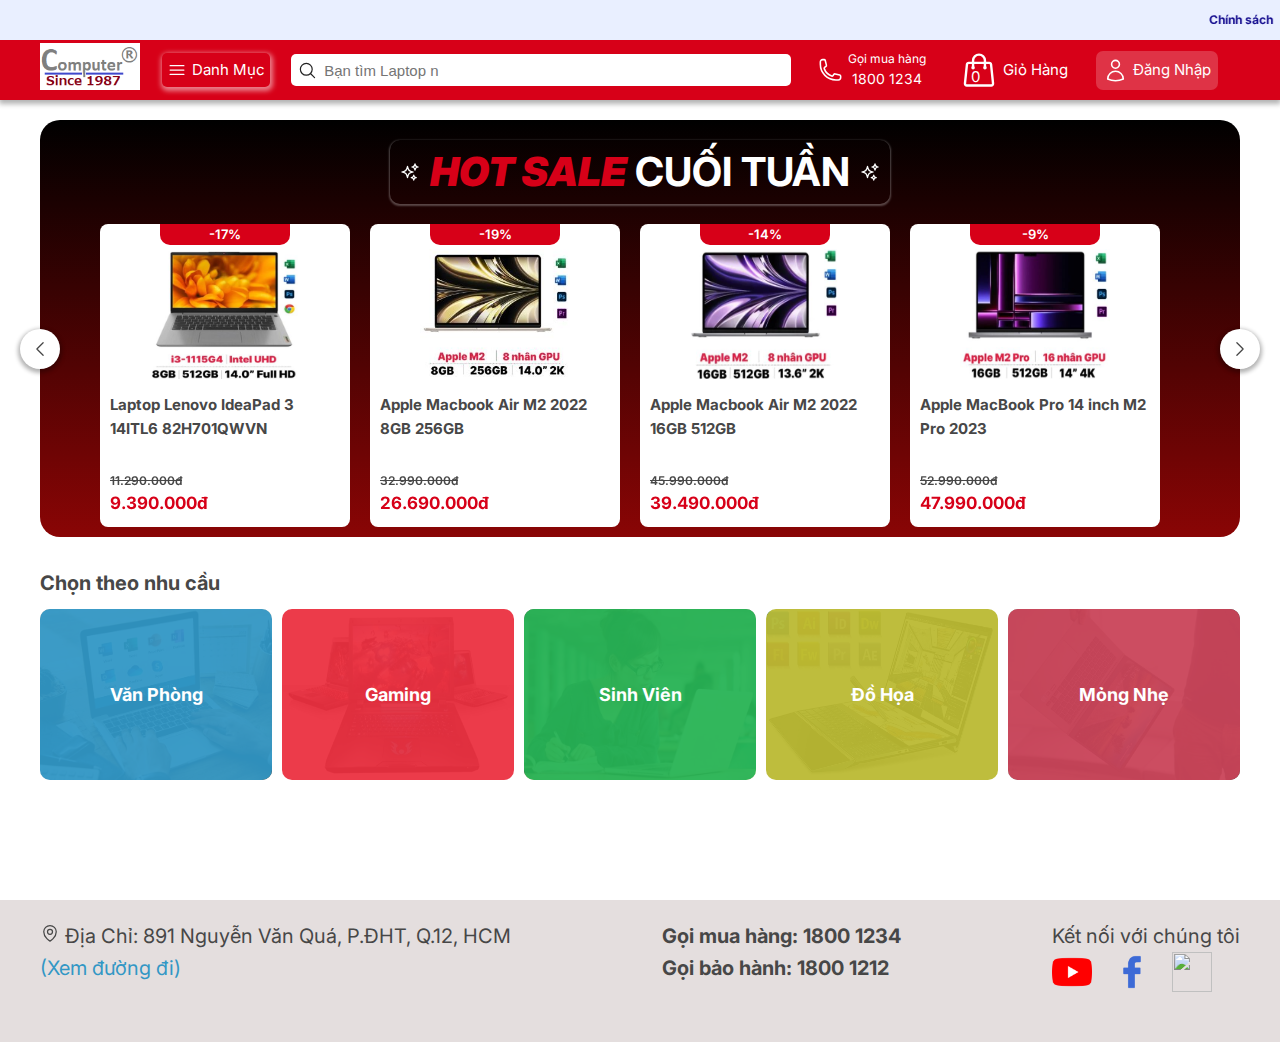
==== index.html @ 9adbec88 "Add files via upload" ====
<!DOCTYPE html>
<html lang="en">
<head>
    <meta charset="UTF-8">
    <meta name="viewport" content="width=device-width, initial-scale=1.0">
    <!-- Google Fonts -->
    <link rel="preconnect" href="https://fonts.googleapis.com">
    <link rel="preconnect" href="https://fonts.gstatic.com" crossorigin>
    <link href="https://fonts.googleapis.com/css2?family=Inter:wght@400;500;600;700&display=swap" rel="stylesheet">
    <!-- JS -->
    <script src="https://ajax.googleapis.com/ajax/libs/jquery/3.1.0/jquery.min.js"></script>
    <script src="/dung-chung/placeholderTypewriter.js"></script>

    <title>Trang Chu</title>
    <link rel="stylesheet" href="/trang-chu/index.css">
    <link rel="stylesheet" href="/trang-chu/index_responsive.css">
    <link rel="stylesheet" href="/dung-chung/general.css">
    <link rel="stylesheet" href="/dung-chung/styles.css">
    <link rel="stylesheet" href="/dung-chung/responsive.css">
</head>
<body>
    <header class="header">
        <section class="text-header">
            <marquee scrollamount="7">
                <span>Chính sách <strong>Bảo Hành - Đổi Trả</strong> tốt nhất</span>
                <span class="sanpham">Sản Phẩm <strong>Chính Hãng - Xuất VAT</strong> đầy đủ</span>
                <span><strong>Giao Nhanh - Miễn Phí</strong> Cho đơn hàng từ 300k</span>
            </marquee>   
        </section>
        <!-- Top - Menu -->
        <div class="block-menu">
            <section class="top-menu flex-row">
                <div class="logo-box">
                    <a href="/index.html"><img src="/images/logo.png" alt=""></a>
                </div>
                <div class="category flex-row">
                    <svg xmlns="http://www.w3.org/2000/svg" fill="none" viewBox="0 0 24 24" stroke-width="1.5" stroke="currentColor" class="w-6 h-6">
                        <path stroke-linecap="round" stroke-linejoin="round" d="M3.75 6.75h16.5M3.75 12h16.5m-16.5 5.25h16.5" />
                    </svg>
                    <span class="danh-muc">Danh Mục</span>
                </div>
                <!-- Search desktop -->
                <div class="search flex-row">
                    <svg xmlns="http://www.w3.org/2000/svg" fill="none" viewBox="0 0 24 24" stroke-width="1.5" stroke="currentColor" class="w-6 h-6">
                        <path stroke-linecap="round" stroke-linejoin="round" d="M21 21l-5.197-5.197m0 0A7.5 7.5 0 105.196 5.196a7.5 7.5 0 0010.607 10.607z" />
                    </svg>
                    <input class="input" type="text" placeholder="Tìm kiếm theo tên...">
                    <!-- Search Popup -->
                    <div class="search-popup">
                        <div class="search-popup-overlay"></div>
                        <div class="search-popup-container">
                            <ul class="list-popup">
                                <!-- Render trong Javascript -->
                            </ul>
                        </div>
                    </div>
                </div>
                <div class="call-buy flex-row">
                    <svg xmlns="http://www.w3.org/2000/svg" fill="none" viewBox="0 0 24 24" stroke-width="1.5" stroke="currentColor" class="w-6 h-6">
                        <path stroke-linecap="round" stroke-linejoin="round" d="M2.25 6.75c0 8.284 6.716 15 15 15h2.25a2.25 2.25 0 002.25-2.25v-1.372c0-.516-.351-.966-.852-1.091l-4.423-1.106c-.44-.11-.902.055-1.173.417l-.97 1.293c-.282.376-.769.542-1.21.38a12.035 12.035 0 01-7.143-7.143c-.162-.441.004-.928.38-1.21l1.293-.97c.363-.271.527-.734.417-1.173L6.963 3.102a1.125 1.125 0 00-1.091-.852H4.5A2.25 2.25 0 002.25 4.5v2.25z" />
                    </svg>
                      <div class="text-number-call flex-col">
                        <span class="text">Gọi mua hàng</span>
                        <span class="number-call">1800 1234</span>
                      </div>
                </div>
                <a href="/cart/cart.html">
                    <div class="cart flex-row">
                        <svg xmlns="http://www.w3.org/2000/svg" fill="none" viewBox="0 0 24 24" stroke-width="1.5" stroke="currentColor" class="w-6 h-6">
                            <path stroke-linecap="round" stroke-linejoin="round" d="M15.75 10.5V6a3.75 3.75 0 10-7.5 0v4.5m11.356-1.993l1.263 12c.07.665-.45 1.243-1.119 1.243H4.25a1.125 1.125 0 01-1.12-1.243l1.264-12A1.125 1.125 0 015.513 7.5h12.974c.576 0 1.059.435 1.119 1.007zM8.625 10.5a.375.375 0 11-.75 0 .375.375 0 01.75 0zm7.5 0a.375.375 0 11-.75 0 .375.375 0 01.75 0z" />
                        </svg>                  
                        <span class="cart-text">Giỏ Hàng</span>
                        <span class="cart-number">0</span>
                    </div>
                </a>
                <a href="/login/login.html">
                    <div class="user flex-row">
                        <svg xmlns="http://www.w3.org/2000/svg" fill="none" viewBox="0 0 24 24" stroke-width="1.5" stroke="currentColor" class="w-6 h-6">
                            <path stroke-linecap="round" stroke-linejoin="round" d="M15.75 6a3.75 3.75 0 11-7.5 0 3.75 3.75 0 017.5 0zM4.501 20.118a7.5 7.5 0 0114.998 0A17.933 17.933 0 0112 21.75c-2.676 0-5.216-.584-7.499-1.632z" />
                        </svg>
                        <span class="user-text">Đăng Nhập</span>
                    </div>
                </a>
                <!-- Search mobile button-->
                <div class="search-mobile">
                    <button class="btn">
                        <svg xmlns="http://www.w3.org/2000/svg" fill="none" viewBox="0 0 24 24" stroke-width="1.5" stroke="currentColor" class="w-6 h-6">
                            <path stroke-linecap="round" stroke-linejoin="round" d="M21 21l-5.197-5.197m0 0A7.5 7.5 0 105.196 5.196a7.5 7.5 0 0010.607 10.607z" />
                        </svg>
                    </button>
                </div>
            </section>
        </div>
        
    </header>
    <main>
        <div class="boxHotSale flex-col">
            <!-- HOT SALE CUOI TUAN -->
            <div class="textSale flex-row">
                <svg xmlns="http://www.w3.org/2000/svg" fill="none" viewBox="0 0 24 24" stroke-width="1.5" stroke="currentColor" class="w-6 h-6">
                    <path stroke-linecap="round" stroke-linejoin="round" d="M9.813 15.904L9 18.75l-.813-2.846a4.5 4.5 0 00-3.09-3.09L2.25 12l2.846-.813a4.5 4.5 0 003.09-3.09L9 5.25l.813 2.846a4.5 4.5 0 003.09 3.09L15.75 12l-2.846.813a4.5 4.5 0 00-3.09 3.09zM18.259 8.715L18 9.75l-.259-1.035a3.375 3.375 0 00-2.455-2.456L14.25 6l1.036-.259a3.375 3.375 0 002.455-2.456L18 2.25l.259 1.035a3.375 3.375 0 002.456 2.456L21.75 6l-1.035.259a3.375 3.375 0 00-2.456 2.456zM16.894 20.567L16.5 21.75l-.394-1.183a2.25 2.25 0 00-1.423-1.423L13.5 18.75l1.183-.394a2.25 2.25 0 001.423-1.423l.394-1.183.394 1.183a2.25 2.25 0 001.423 1.423l1.183.394-1.183.394a2.25 2.25 0 00-1.423 1.423z" />
                </svg>
                <h1><strong>HOT SALE</strong> CUỐI TUẦN</h1>
                <svg xmlns="http://www.w3.org/2000/svg" fill="none" viewBox="0 0 24 24" stroke-width="1.5" stroke="currentColor" class="w-6 h-6">
                    <path stroke-linecap="round" stroke-linejoin="round" d="M9.813 15.904L9 18.75l-.813-2.846a4.5 4.5 0 00-3.09-3.09L2.25 12l2.846-.813a4.5 4.5 0 003.09-3.09L9 5.25l.813 2.846a4.5 4.5 0 003.09 3.09L15.75 12l-2.846.813a4.5 4.5 0 00-3.09 3.09zM18.259 8.715L18 9.75l-.259-1.035a3.375 3.375 0 00-2.455-2.456L14.25 6l1.036-.259a3.375 3.375 0 002.455-2.456L18 2.25l.259 1.035a3.375 3.375 0 002.456 2.456L21.75 6l-1.035.259a3.375 3.375 0 00-2.456 2.456zM16.894 20.567L16.5 21.75l-.394-1.183a2.25 2.25 0 00-1.423-1.423L13.5 18.75l1.183-.394a2.25 2.25 0 001.423-1.423l.394-1.183.394 1.183a2.25 2.25 0 001.423 1.423l1.183.394-1.183.394a2.25 2.25 0 00-1.423 1.423z" />
                </svg>
            </div>
            <!-- Button Left -->
            <svg class="btn btn-left" xmlns="http://www.w3.org/2000/svg" fill="none" viewBox="0 0 24 24" stroke-width="1.5" stroke="currentColor" class="w-6 h-6">
                <path stroke-linecap="round" stroke-linejoin="round" d="M15.75 19.5L8.25 12l7.5-7.5" />
            </svg>
            <!-- Product List -->
            <div class="wrapper">
                <ul class="carousel">
                    
                </ul>
                <!-- Button right -->
            </div>
            <svg class="btn btn-right" xmlns="http://www.w3.org/2000/svg" fill="none" viewBox="0 0 24 24" stroke-width="1.5" stroke="currentColor" class="w-6 h-6">
                <path stroke-linecap="round" stroke-linejoin="round" d="M8.25 4.5l7.5 7.5-7.5 7.5" />
            </svg>
        </div>
        <!-- Lựa chọn theo nhu cầu -->
        <div class="categories flex-col">
           <div class="required-title">Chọn theo nhu cầu</div>
           <ul class="list-img">
                <li class="picture">
                    <a href="/product-List/product_list.html?need=office">
                        <img src="/images/chon theo nhu cau/office.JPG" alt="">
                        <div class="overlay office"></div>
                        <p>Văn Phòng</p>
                    </a>
                </li>
                <li class="picture">
                    <a href="/product-List/product_list.html?need=gaming">
                        <img src="/images/chon theo nhu cau/gaming.JPG" alt="">
                        <div class="overlay game"></div>
                        <p>Gaming</p>
                    </a>
                </li>
                <li class="picture">
                    <a href="/product-List/product_list.html?need=student">
                        <img src="/images/chon theo nhu cau/sinh-vien.JPG" alt="">
                        <div class="overlay student"></div>
                        <p>Sinh Viên</p>
                    </a>
                </li>
                <li class="picture">
                    <a href="/product-List/product_list.html?need=graphic">
                        <img src="/images/chon theo nhu cau/do-hoa.jpg" alt="">
                        <div class="overlay graphic"></div>
                        <p>Đồ Họa</p>
                    </a>
                </li>
                <li class="picture">
                    <a href="/product-List/product_list.html?need=thin">
                        <img src="/images/chon theo nhu cau/mong.JPG" alt="">
                        <div class="overlay thin"></div>
                        <p>Mỏng Nhẹ</p>
                    </a>
                </li>
            </ul>
        </div>
    </main>
    <!-- Thiết Lập Giao Diện Popup Điều Hướng -->
    <div class="nav-popup">
        <div class="nav-popup-overlay"></div>
        <div class="nav-container">
            <div class="nav-close">
                <svg xmlns="http://www.w3.org/2000/svg" fill="none" viewBox="0 0 24 24" stroke-width="1.5" stroke="currentColor" class="w-6 h-6">
                    <path stroke-linecap="round" stroke-linejoin="round" d="M6 18L18 6M6 6l12 12" />
                </svg>
            </div>
            <div class="logo-box">
                <a href="./index.html"><img src="/images/logo.png" alt=""></a>
            </div>
            <ul class="menu flex-col">
                <li>
                    <div class="text-btn flex-row">
                        <a href="#">Chọn theo hãng</a>
                        <div class="nav-arrow flex-col">
                            <svg class="arrow" xmlns="http://www.w3.org/2000/svg" fill="none" viewBox="0 0 24 24" stroke-width="1.5" stroke="currentColor" class="w-6 h-6">
                                <path stroke-linecap="round" stroke-linejoin="round" d="M19.5 13.5L12 21m0 0l-7.5-7.5M12 21V3" />
                            </svg>
                            <svg class="menu-btn" xmlns="http://www.w3.org/2000/svg" fill="none" viewBox="0 0 24 24" stroke-width="1.5" stroke="currentColor" class="w-6 h-6">
                                <path stroke-linecap="round" stroke-linejoin="round" d="M19.5 8.25l-7.5 7.5-7.5-7.5" />
                            </svg>
                        </div>
                    </div>
                    <ul class="sub-menu">
                        <li><a href="/product-List/product_list.html?brand=macbook">MacBook</a><hr noshade></li>
                        <li><a href="/product-List/product_list.html?brand=dell">Dell</a><hr noshade></li>
                        <li><a href="/product-List/product_list.html?brand=acer">Aser</a><hr noshade></li>
                        <li><a href="/product-List/product_list.html?brand=lenovo">Lenovo</a><hr noshade></li>
                    </ul>
                </li>
                <li>
                    <div class="text-btn flex-row">
                        <a href="#">Chọn theo nhu cầu</a>
                        <div class="nav-arrow flex-col">
                            <svg class="arrow" xmlns="http://www.w3.org/2000/svg" fill="none" viewBox="0 0 24 24" stroke-width="1.5" stroke="currentColor" class="w-6 h-6">
                                <path stroke-linecap="round" stroke-linejoin="round" d="M19.5 13.5L12 21m0 0l-7.5-7.5M12 21V3" />
                            </svg>
                            <svg class="menu-btn" xmlns="http://www.w3.org/2000/svg" fill="none" viewBox="0 0 24 24" stroke-width="1.5" stroke="currentColor" class="w-6 h-6">
                                <path stroke-linecap="round" stroke-linejoin="round" d="M19.5 8.25l-7.5 7.5-7.5-7.5" />
                            </svg>
                        </div>
                    </div>
                    <ul class="sub-menu">
                        <li><a href="/product-List/product_list.html?need=office">Văn Phòng</a><hr noshade></li>
                        <li><a href="/product-List/product_list.html?need=gaming">Gaming</a><hr noshade></li>
                        <li><a href="/product-List/product_list.html?need=student">Sinh Viên</a><hr noshade></li>
                        <li><a href="/product-List/product_list.html?need=graphic">Đồ họa</a><hr noshade></li>
                        <li><a href="/product-List/product_list.html?need=thin">Mỏng Nhẹ</a><hr noshade></li>
                    </ul>
                </li>
            </ul>
        </div>
    </div>
    <!-- Thiết Lập Giao Diện Popup search-mobile -->
    <div class="search-mobile-popup">
        <div class="popup-close">
            <svg xmlns="http://www.w3.org/2000/svg" fill="none" viewBox="0 0 24 24" stroke-width="1.5" stroke="currentColor" class="w-6 h-6">
                <path stroke-linecap="round" stroke-linejoin="round" d="M6 18L18 6M6 6l12 12" />
            </svg>
        </div>
        <div class="search-mobile-container">
            <h2>Nhập tên Laptop yêu thích :</h2>
            <div class="search-mobile">
                <input class="search-mobile-input" type="text" placeholder="Tìm kiếm theo tên...">
                <button class="search-mobile-btn">
                    <svg xmlns="http://www.w3.org/2000/svg" fill="none" viewBox="0 0 24 24" stroke-width="1.5" stroke="currentColor" class="w-6 h-6">
                        <path stroke-linecap="round" stroke-linejoin="round" d="M21 21l-5.197-5.197m0 0A7.5 7.5 0 105.196 5.196a7.5 7.5 0 0010.607 10.607z" />
                    </svg>
                </button>
                <!-- Search Mobile Popup -->
                <div class="search-popup-container">
                    <ul class="list-popup">
                        <!-- Render trong Javascript -->
                    </ul>
                </div>
            </div>
        </div>
    </div>
    <!-- Thiết Lập Giao Diện Popup điện thoại và user -->
    <div class="phone-user-popup">
        <div class="phone-user-popup-container">
            <div class="phone-popup">
                <button class="phone-btn">
                    <svg xmlns="http://www.w3.org/2000/svg" fill="none" viewBox="0 0 24 24" stroke-width="1.5" stroke="currentColor" class="w-6 h-6">
                        <path stroke-linecap="round" stroke-linejoin="round" d="M2.25 6.75c0 8.284 6.716 15 15 15h2.25a2.25 2.25 0 002.25-2.25v-1.372c0-.516-.351-.966-.852-1.091l-4.423-1.106c-.44-.11-.902.055-1.173.417l-.97 1.293c-.282.376-.769.542-1.21.38a12.035 12.035 0 01-7.143-7.143c-.162-.441.004-.928.38-1.21l1.293-.97c.363-.271.527-.734.417-1.173L6.963 3.102a1.125 1.125 0 00-1.091-.852H4.5A2.25 2.25 0 002.25 4.5v2.25z" />
                    </svg>
                </button>
            </div>
            <div class="user-popup">
                <a href="/login/login.html">
                    <button class="user-btn">
                        <svg xmlns="http://www.w3.org/2000/svg" fill="none" viewBox="0 0 24 24" stroke-width="1.5" stroke="currentColor" class="w-6 h-6">
                            <path stroke-linecap="round" stroke-linejoin="round" d="M15.75 6a3.75 3.75 0 11-7.5 0 3.75 3.75 0 017.5 0zM4.501 20.118a7.5 7.5 0 0114.998 0A17.933 17.933 0 0112 21.75c-2.676 0-5.216-.584-7.499-1.632z" />
                        </svg>
                    </button>
                </a>
            </div>
        </div>
    </div>
    <!-- Footer -->
    <footer>
        <section class="section-footer flex-row">
            <div class="footer-address">
                <p class="address-so-nha">
                    <svg xmlns="http://www.w3.org/2000/svg" fill="none" viewBox="0 0 24 24" stroke-width="1.5" stroke="currentColor" class="w-6 h-6">
                        <path stroke-linecap="round" stroke-linejoin="round" d="M15 10.5a3 3 0 11-6 0 3 3 0 016 0z" />
                        <path stroke-linecap="round" stroke-linejoin="round" d="M19.5 10.5c0 7.142-7.5 11.25-7.5 11.25S4.5 17.642 4.5 10.5a7.5 7.5 0 1115 0z" />
                    </svg>
                    Địa Chỉ: 891 Nguyễn Văn Quá, P.ĐHT, Q.12, HCM
                </p>
                <p class="address-map"><a href="#">(Xem đường đi)</a></p>
            </div>
            <div class="phone">
                <p class="phone-mua-hang"><strong>Gọi mua hàng: 1800 1234</strong></p>
                <p class="phone-bao-hanh"><strong>Gọi bảo hành: 1800 1212</strong></p>
            </div>
            <div class="connect">
                <p class="connect-text">Kết nối với chúng tôi</p>
                <ul class="conect-logo flex-row">
                    <li class="logo">
                        <a href="#"><img src="/images/connect-logo/youtube.png" alt=""></a>
                    </li>
                    <li class="logo">
                        <a href="#"><img src="/images/connect-logo/facebook.png" alt=""></a>
                    </li>
                    <li class="logo">
                        <a href="#"><img src="/images/connect-logo/zalo.PNG" alt=""></a>
                    </li>
                </ul>
            </div>
        </section>
    </footer>

    <script type="module" src="./trang-chu/index.js"></script>
    <script type="module" src="./dung-chung/script.js"></script>
    <script src="./dung-chung/placeholderText.js"></script>
</body>
</html>
---- trang-chu/index.css ----
/* Main content  */
.boxHotSale {
    background: linear-gradient(rgb(0, 0, 0), rgb(138, 5, 5)) 0% 0% / cover;;
    border-radius: 2rem;
    position: relative;
    align-items: center;
    padding-bottom: 1rem;
}

.boxHotSale .btn {
    width: 4rem;
    height: 4rem;
    text-align: center;
    line-height: 4rem;
    background-color: #fff;
    box-shadow: 0 2px 4px 2px rgba(0, 0, 0, 0.3);
    cursor: pointer;
    border-radius: 50%;
    padding: 1rem;
    position: absolute;
    top: 50%;
    transition: 0.3s;
}

.boxHotSale .btn:active {
    width: 4.7rem;
    height: 4.7rem;
}

.boxHotSale .btn-left {
    left: 0;
    transform: translateX(-50%);
}

.boxHotSale .btn-right {
    right: 0;
    transform: translateX(50%);
}

.textSale {
    text-align: center;
    color: #fff;
    margin: 2rem;
    font-size: 2rem;
    gap: 1rem;
    box-shadow: 0px 1px 2px 1px rgba(235, 234, 234, 0.3);
    padding: 0 1rem;
    border-radius: 1rem;
}

.textSale strong {
    font-style: italic;
    color: #d70018;
}

.wrapper {
    width: 108rem;
    overflow: auto;
    scroll-behavior: smooth;
    scroll-snap-type: both;
}

.wrapper::-webkit-scrollbar {
    display: none;
}

.carousel {
    display: flex;
    width: max-content;
}

.carousel .card {
    width: 25rem;
    background-color: #fff;
    border-radius: 0.8rem;
    margin: 0 1rem;
    padding: 1rem;
    position: relative;
    scroll-snap-align: start;
}

.carousel .card .percent {
    position: absolute;
    top: 0;
    left: 50%;
    transform: translateX(-50%);
    width: 13rem;
    text-align: center;
    background-color: #d70018;
    color: #fff;
    font-size: 1.3rem;
    font-weight: 600;
    border-radius: 0 0 1rem 1rem;
}

.carousel .card .heart {
    position: absolute;
    color: #eb3040;
    bottom: 0;
    right: 0;
    cursor: pointer;
    transform: translateX(100%);
    opacity: 0;
    transition: 0.3s;
}

.heart svg {
    width: 2.5rem;
    transform: scale(1);
    transition: 0.3s;
}

.heart svg:hover {
    transform: scale(1.4);
}

.carousel .card:hover .heart {
    opacity: 1;
    transform: translateX(-100%);
}

.carousel .card .img {
    margin-bottom: 1rem;
    text-align: center;
    overflow: hidden;
}

.carousel .card h2 {
    margin-bottom: 3rem;
}

.carousel .card .price {
    position: sticky;
    top: 100%;
}

.carousel .card .gia-sale {
    font-size: 1.7rem;
    color: #d70018;
    font-weight: 700;
}

.carousel .card .gia-chua-sale {
    text-decoration: line-through;
    font-size: 1.2rem;
    font-weight: 600;
}

.card img {
    width: 15rem;
    height: 13rem;
    margin-top: 1.5rem;
    transition: 0.3s;
}

.card img:hover {
    transform: scale(1.05);
}

/* categories-content */
.categories {
    gap: 1rem;
}

.categories .list-img {
    display: grid;
    grid-template-columns: repeat(5, 1fr);
    gap: 1rem;
}

.categories .required-title {
    font-size: 2rem;
    font-weight: 700;
}

.list-img .picture {
    width: 100%;
    position: relative;
}

.picture .overlay {
    position: absolute;
    left: 0;
    bottom: 0;
    opacity: 0.95;
    transition: 0.3s;
}

.office {
    background-color: #3297c5;
}

.game {
    background-color: #eb3040;
}

.student {
    background-color: #27b355;
}

.graphic {
    background-color: #bbb933;
}

.thin {
    background-color: #c94359;
}

.picture p {
    position: absolute;
    top: 50%;
    left: 50%;
    transform: translate(-50%, -50%);
    color: #fff;
    font-size: 1.8rem;
    font-weight: 700;
    transition: 0.3s;
}

.picture img {
    display: block;
}

.picture img,
.picture .overlay {
    width: 100%;
    height: 100%;
    border-radius: 1rem;
}

.picture:hover .overlay {
    height: 0;
}

.picture:hover p {
    color: #474747;
    border-bottom: 1px solid #eb3040;
    transform: translate(-50%, 8rem);
}

/* Footer  */
.section-footer {
    max-width: 120rem;
    margin: auto;
    margin-bottom: 3rem;
    flex-wrap: wrap;
    gap: 1rem;
    justify-content: space-between;
    font-size: 1.8rem;
}

.footer-address, .phone, .connect {
    font-size: 2rem;
}

.footer-address a {
    color: #3297c5;
}

.conect-logo {
    gap: 2rem;
}

.conect-logo .logo {
    width: 4rem;
    height: 4rem;
}

.conect-logo img {
    width: 100%;
    height: 100%;
}
---- trang-chu/index_responsive.css ----
@media (max-width: 1024px) {
    .wrapper {
        max-width: 80rem;
    }

    .card img {
        width: 21rem;
        height: 18rem;
    }

    .picture:hover p {
        transform: translate(-50%, 6rem);
    }

    .categories .list-img {
        grid-template-columns: repeat(5, 1fr);
    }

    .footer-contact {
        gap: 8rem;
    }
}

@media (max-width: 768px) {
    .textSale {
        font-size: 1.5rem;
    }

    .wrapper {
        width: 64rem;
    }

    .carousel .card {
        width: 31rem;
    }

    .card {
        width: calc(50% - 2rem);
    }

    .categories .list-img {
        grid-template-columns: repeat(4, 1fr);
    }

    .conect-logo {
        gap: 1rem;
    }
}

@media (max-width: 544px) {
    .wrapper {
        width: 48rem;
    }

    .carousel .card {
        width: 23rem;
    }
}

@media (max-width: 425px) {
    .textSale svg {
        width: 6rem;
    }

    .wrapper,
    .carousel .card {
        width: 35rem;
    }

    .card {
        width: calc(100%);
    }

    .ten-hang, .ten-nhu-cau {
        font-size: 1.1rem;
    }

    .categories .list-img {
        grid-template-columns: repeat(2, 1fr);
    }

    .card img {
        width: 23rem;
        height: 20rem;
    }

    .card h2 {
        font-size: 2rem;
    }

    .carousel .card .gia-chua-sale {
        font-size: 1.8rem;
    }

    .carousel .card .gia-sale {
        font-size: 2.5rem;
    }

    .picture:hover p {
        transform: translate(-50%, 400%);
    }
}

@media (max-width: 375px) {
    .textSale {
        font-size: 1rem;
    }

    .textSale svg {
        width: 4rem;
    }

    .wrapper,
    .carousel .card {
        width: 30rem;
    }
}

@media (max-width: 320px) {
    .wrapper {
        width: 25rem;
    }

    .carousel .card {
        width: 25rem;
    }

    .card {
        width: calc(100%);
    }

    .textSale {
        font-size: 0.7rem;
    }

    .textSale svg {
        width: 2.5rem;
    }

    .boxHotSale .btn {
        width: 3rem;
        height: 3rem;
    }
}
---- dung-chung/general.css ----
* {
    margin: 0px;
    padding: 0px;
    box-sizing: border-box;
}

html {
  font-size: 62.5%;
  height: 100%;
}
  
body {
  font-family: "Inter", sans-serif;
  line-height: 1.6;
  color: #474747;
  height: 100%;
}

/* HEADER STICKY STYLE
----------------------------------------------------- */
.header {
  box-shadow: 0 3px 5px 1px rgba(0, 0, 0, 0.3);
  position: absolute;
  top: 0;
  left: 0;
  right: 0;
  z-index: 1;
}

.header.is-sticky {
  box-shadow: 0 3px 5px 1px rgba(0, 0, 0, 0.3);
  position: fixed;
  animation: slideDown 0.5s;
}

@keyframes slideDown {
  from {
      transform: translateY(-100%);
  }
  to {
      transform: translateY(0);
  }
}
/* END HEADER STICKY STYLE
----------------------------------------------------- */

main {
  max-width: 120rem;
  margin: 12rem auto;
  display: flex;
  flex-direction: column;
  gap: 3rem;
}

footer {
  width: 100%;
  padding: 2rem 0;
  background-color: #e4dede;
  position: sticky;
  top: 100%;
}

.flex-row {
  display: flex;
}

.flex-col {
  display: flex;
  flex-direction: column;
}

a {
  text-decoration: none;
  color: #474747;
}

li {
  list-style: none;
}

svg {
  width: 2rem;
}

/* button prev , next */
.buttons button {
  position: absolute;
  top: 50%;
  transform: translate(0, -50%);
  cursor: pointer;
  padding: 1.6rem;
  background-color: #fff3;
  border: 1px solid #fff3;
  color: #333;
  font-size: 2rem;
  font-weight: 700;
  border-radius: 0 0.4rem 0.4rem 0;
  transition: 0.5s;
}

.buttons button.next {
  right: 0;
  border-radius: 0.4rem 0 0 0.4rem;
}

.buttons button:hover {
  background-color: rgba(0, 0, 0, 0.8);
  color: #fff;
}
---- dung-chung/styles.css ----
/* HEADER STYLE 
-------------------------------------------*/
.text-header {
    height: 4rem;
    padding: 0.5rem;
    font-size: 1.2rem;
    font-weight: 700;
    color: #150d8f;
    background-color: #e9efff;
}

marquee .sanpham {
    margin: 0 7rem;
}

.text-header strong{
    font-size: 1.7rem;
    font-weight: 700;
}

.block-menu {
    background-color: #d70018;
}

.top-menu {
    max-width: 120rem;
    margin: auto;
    height: 6rem;
    font-size: 1.5rem;
    color: #fff;
    justify-content: space-between;
    align-items: center
    
}

.top-menu .logo-box img {
    width: 10rem;
}

.top-menu .category {
    gap: 0.5rem;
    box-shadow: 1px 2px 5px 2px rgba(255, 255, 255, 0.5);
    padding: 0.5rem;
    border-radius: 0.5rem;
    cursor: pointer;
}

/* Popup dieu huong */
.nav-popup {
    position: fixed;
    top: 0;
    right: 0;
    bottom: 0;
    left: 0;
    z-index: 10;
    visibility: hidden;
}

.nav-popup-overlay {
    position: absolute;
    top: 0;
    left: 0;
    bottom: 0;
    right: 0;
    background-color: #333;
    opacity: 0;
    transition: 0.3s;
}

.nav-container {
    position: absolute;
    top: 0;
    left: 0;
    bottom: 0;
    width: 30rem;
    padding: 5rem 0;
    background-color: #fff;
    transform: translateX(-100%);
    transition: 0.3s;
}

.nav-container .logo-box {
    padding: 0 2rem;
}

.nav-popup-open {
    visibility: visible;
}

.nav-popup-open .nav-popup-overlay {
    opacity: 0.7;
}

.nav-popup-open .nav-container {
    transform: translateX(0);
}

.nav-container .nav-close {
    position: absolute;
    top: 0;
    right: 0;
    padding: 1rem;
    cursor: pointer;
    transition: 0.3s;
}

.nav-container .nav-close:hover {
    background-color: #eceaea;
}

.nav-container .menu {
    padding: 2rem;
}

.menu li {
    display: flex;
    flex-direction: column;
}

.menu li .sub-menu {
    max-height: 0;
    visibility: hidden;
    opacity: 0;
    flex-direction: column;
    padding: 0 1rem;
    transition: 0.3s;
}

.menu li:hover .sub-menu {
    max-height: 30rem;
    background-color: #f3f0f0;
    opacity: 1;
    visibility: visible;
    display: flex;
}

.sub-menu li {
    padding: 0.5rem;
}

.sub-menu > li hr {
    opacity: 0;
    width: 0;
    transition: 0.3s;
}

.sub-menu > li:hover hr {
    opacity: 1;
    width: 100%;
    border-color: #d70018;
}

.sub-menu > li > a {
    color: #474747;
    transition: 0.3s;
}

.sub-menu > li:hover > a {
    color: #d70018;
    transform: translateX(1rem);
}

.text-btn {
    border-bottom: 0.1rem solid #ccc;
    padding-bottom: 0.7rem;
    justify-content: center;
    align-items: center;
}

.text-btn > a {
    font-size: 1.8rem;
    font-weight: 600;
    flex: 2;
    color: #474747;
    transform: translateY(0.5rem);
}

.sub-menu a {
    font-size: 1.6rem;
    font-weight: 500;
}

.nav-arrow {
    align-items: center;
}

.nav-arrow .arrow {
    color: #d70018;
    opacity: 0;
    transform: translateY(0);
    transition: 0.3s;
}

.menu-btn {
    color: #474747;
    width: 1.5rem;
    transition: 0.3s;
}

.menu > li:hover .menu-btn {
    transform: translateY(100%);
    opacity: 0;
}

.menu > li:hover .arrow {
    opacity: 1;
    transform: translateY(80%);
}

.menu > li:hover  .text-btn > a {
    color: #d70018;
    transition: 0.3s;
}

.top-menu .search {
    width: 50rem;
    background-color: #fff;
    padding: 0.7rem;
    border-radius: 0.5rem;
    position: relative;
}

/* search-mobile */
.search-mobile .btn {
    color: #fff;
    background-color: unset;
    padding: 0.5rem;
    border: none;
    display: none;
}

.search-mobile .btn svg {
    width: 3rem;
}

/* Search-Mobile-Popup */
.search-mobile-popup {
    position: fixed;
    top: 0;
    left: 0;
    bottom: 0;
    right: 0;
    z-index: 2;
    background-color: #fff;
    visibility: hidden;
    transform: translateX(100%);
    transition: 0.3s;
}

.search-mobile-popup-open {
    visibility: visible;
    transform: translateX(0);
}

.popup-close {
    position: absolute;
    top: 0;
    right: 0;
    padding: 1rem;
}

.search-mobile-container {
    padding: 6rem 3rem 3rem 3rem;
}

.search-mobile {
    position: relative;
    display: flex;
    align-items: center;
    justify-content: flex-end;
}

.search-mobile-input,
.search-mobile-btn {
    width: 4rem;
    height: 4rem;
    border: 1px solid #ccc;
    border-radius: 0.5rem;
    outline: none;
    transition: 0.7s;
}

.search-mobile-input {
    padding-left: 1rem;
    font-size: 1.5rem;
}

.search-mobile-input:focus {
    border: 1px solid #d70018;
}

.search-mobile-btn {
    position: absolute;
    top: 0;
    right: 0;
    background-color: #d70018;
    border: none;
    color: #fff;
}

.search-mobile-container.active .search-mobile-input {
    width: 100%;
}

/* Phone-user Popup */
.phone-user-popup {
    position: fixed;
    bottom: 0;
    left: 0;
    right: 0;
    z-index: 1;
    display: none;
}

.phone-user-popup-container {
    display: flex;
    justify-content: center;
}

.phone-popup,
.user-popup {
    flex: 1;
    text-align: center;
    background-color: #d70018;
    color: #fff;
    border: 1px solid #fff;
    border-radius: 0.5rem;
    padding: 0.5rem;
}

.phone-popup:hover,
.user-popup:hover {
    background-color: #fff;
    box-shadow: 2px 0px 5px 1px rgba(0, 0, 0, 0.2);
}

.phone-popup:hover .phone-btn svg,
.user-popup:hover .user-btn svg{
    color: #d70018;
}

.phone-popup .phone-btn,
.user-popup .user-btn {
    width: 100%;
    border: none;
    background-color: unset;
    color: #fff;
}

.phone-popup .phone-btn svg,
.user-popup .user-btn svg {
    width: 2.5rem;
}

/* search-mobile-popup-container */
.search-mobile .search-popup-container {
    position: absolute;
    top: 100%;
    width: 100%;
    max-height: 0;
    border: 1px solid #474747;
    border-radius: 0.5rem;
    overflow-y: scroll;
    visibility: hidden;
    opacity: 0;
    transition: 0.3s;
}

.search-popup-container.open {
    visibility: visible;
    max-height: 40rem;
    opacity: 1;
}

/* Search input Popup*/
.search-popup {
    position: absolute;
    top: 100%;
    left: 0;
    width: 100%;
    visibility: hidden;
}

.search-popup-open {
    visibility: visible;
}

.search-popup-open .search-popup-overlay {
    opacity: 0.7;
}

.search-popup-open .search-popup-container {
    transform: translateY(20rem);
}

.search-popup .search-popup-container {
    position: absolute;
    z-index: 2;
    width: 100%;
    max-height: 40rem;
    overflow-y: scroll;
    background-color: #fff;
    border-radius: 0.5rem;
    transform: translateY(0);
}

.search-popup .search-popup-container::-webkit-scrollbar {
    display: none;
}

.search-popup-overlay {
    position: fixed;
    top: 10rem;
    left: 0;
    bottom: 0;
    right: 0;
    background-color: #333;
    opacity: 0;
    transition: 0.3s;
}

.search-popup-container p {
    color: #000;
    font-weight: 600;
    font-size: 2rem;
    margin: 0 1rem;
}

.list-popup {
    position: relative;
}

.list-popup .text {
    color: #000;
    font-size: 2rem;
}

.list-popup li {
    padding: 1rem;
    font-size: 1.5rem;
}

.list-popup li:hover span{
    color: #d70018;
    font-weight: 700;
    transition: 0.3s;
}

.list-popup li a {
    display: flex;
    justify-content: baseline;
    align-items: center;
    gap: 1rem;
}

.list-popup li a img {
    width: 6rem;
    height: auto;
}

.search {
    position: relative;
}

.search svg {
    color: #222;
    margin-right: 0.7rem;
    cursor: pointer;
}

.search .input {
    width: 100%;
    outline: none;
    border: none;
    font-size: 1.5rem;
}

.search .input-overlay {
    position: absolute;
    top: 100%;
    padding: 0.7rem;
    border-radius: 0.5rem;
    outline: none;
    border: none;
    opacity: 0;
    display: none;
}

.top-menu .call-buy {
    gap: 0.5rem;
    border-radius: 0.5rem;
    padding: 0.5rem;
}

.call-buy svg {
    width: 2.5rem;
}

.call-buy .text-number-call {
    align-items: center;
    font-size: 1.2rem;
}

.text-number-call .number-call {
    font-size: 1.4rem;
}

.top-menu .cart {
    color: #fff;
    gap: 0.5rem;
    align-items: center;
    border-radius: 0.7rem;
    padding: 0.7rem;
    position: relative;
}

.cart .cart-number {
    position: absolute;
    top: 2.1rem;
    left: 1.8rem;
    text-align: center;
}

.cart svg {
    width: 3.8rem;
}

.cart:hover,
.call-buy:hover {
    background-color: rgba(255, 255, 255, 0.2);
    cursor: pointer;
}

.top-menu .user {
    color: #fff;
    gap: 0.5rem;
    background-color: rgba(255, 255, 255, 0.2);
    border-radius: 0.7rem;
    padding: 0.7rem;
    cursor: pointer;
}

.user svg {
    width: 2.5rem;
}

/* Footer  
------------------------------------------------*/
.section-footer {
    max-width: 120rem;
    margin: auto;
    margin-bottom: 3rem;
    flex-wrap: wrap;
    gap: 1rem;
    justify-content: space-between;
    font-size: 1.8rem;
}

.footer-address, .phone, .connect {
    font-size: 2rem;
}

.footer-address a {
    color: #3297c5;
}

.conect-logo {
    gap: 2rem;
}

.conect-logo .logo {
    width: 4rem;
    height: 4rem;
}

.conect-logo img {
    width: 100%;
    height: 100%;
}
---- dung-chung/responsive.css ----
@media (max-width: 1024px) {
    .block-menu, main, .section-footer {
        padding: 0 1rem;
    }

    .top-menu .search {
        width: 30rem;
    }

    .footer-contact {
        gap: 8rem;
    }
}

@media (max-width: 768px) {
    .block-menu, main, .section-footer {
        padding: 0 1rem;
    }

    .buttons button {
        padding: 1rem;
    }

    .top-menu {
        font-size: 1.2rem;
    }

    .nav-container {
        width: 40rem;
    }

    .category {
        width: 6rem;
    }

    .category .danh-muc {
        display: none;
    }

    .category svg {
        width: 100%;
        height: 2.5rem;
    }

    .top-menu .search {
        width: 30rem;
    }

    .text-number-call .text,
    .text-number-call .number-call {
        display: none;
    }

    .cart svg {
        width: 3rem;
    }

    .cart .cart-text {
        display: none;
    }

    .cart .cart-number {
        top: 1.7rem;
        left: 1.8rem;
    }
}

@media (max-width: 425px) {
    .btn {
        display: none;
    }

    .top-menu {
        gap: 0.7rem;
    }

    .top-menu .search {
        display: none;
    }

    .top-menu .search .input {
        display: none;
    }

    .search-mobile .btn {
        display: block;
    }

    .category .danh-muc {
        display: none;
    }

    .user-text {
        display: none;
    }

    .cart svg {
        width: 3rem;
    }

    .cart-text {
        display: none;
    }

    .cart .cart-number {
        top: 1.7rem;
        left: 1.8rem;
    }

    .nav-container {
        width: 100%;
    }
}

@media (max-width: 375px) {
    .top-menu {
        gap: 0rem;
    }

    .top-menu .category {
        margin: 0 1rem;
    }

    .search {
        margin-right: 1rem;
    }
}

@media (max-width: 320px) {
    .top-menu .call-buy,
    .top-menu .user {
        display: none;
    }

    .phone-user-popup {
        display: block;
    }
}
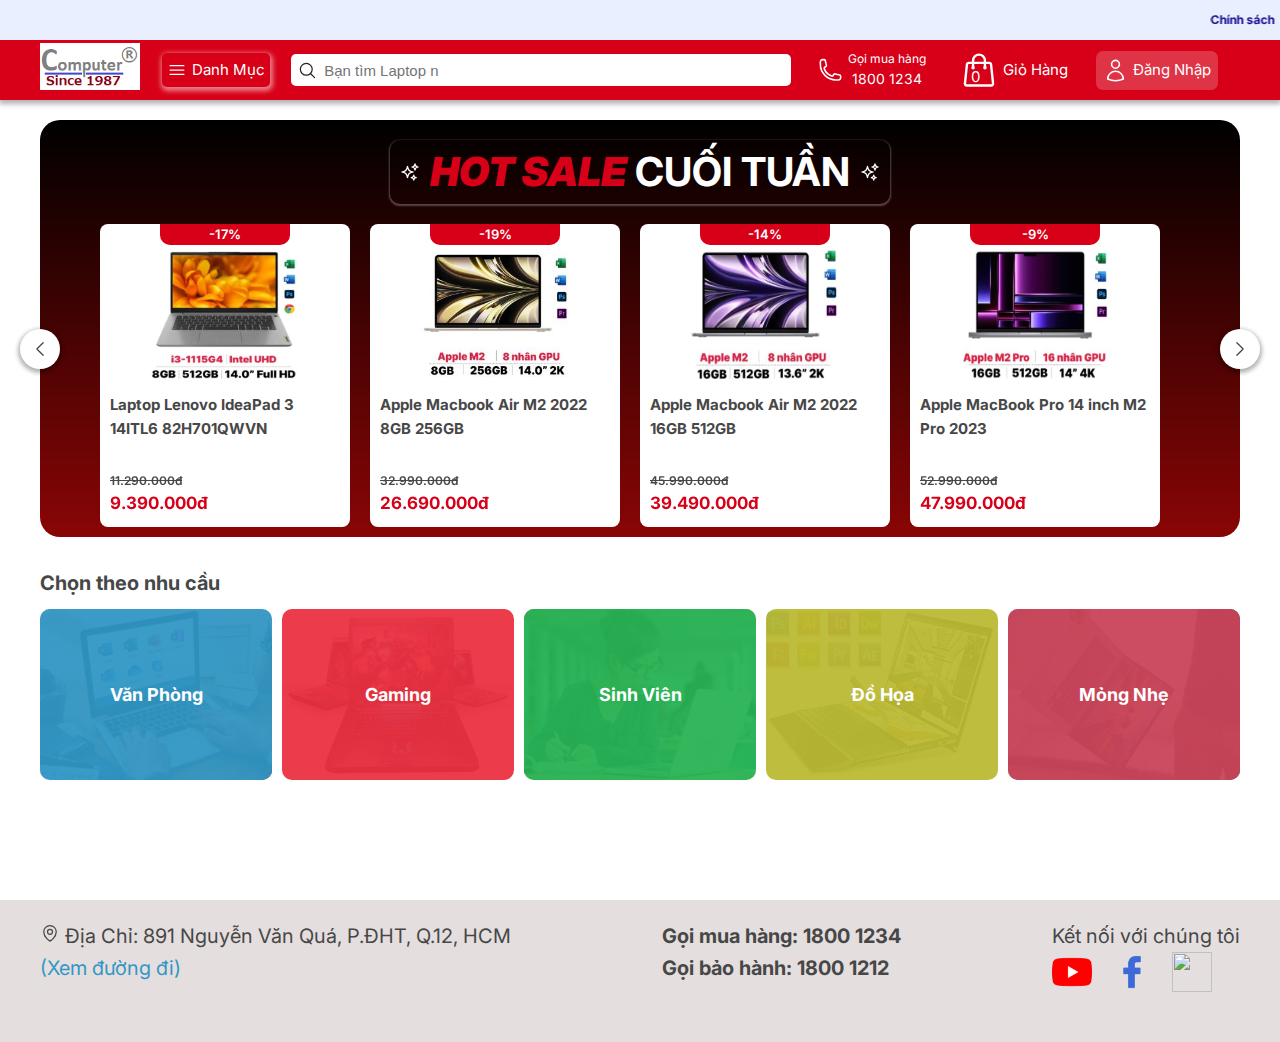
==== commit 50d1032c: "Add files via upload" ====
--- a/index.html
+++ b/index.html
@@ -12,11 +12,11 @@
     <script src="/dung-chung/placeholderTypewriter.js"></script>
 
     <title>Trang Chu</title>
-    <link rel="stylesheet" href="/trang-chu/index.css">
-    <link rel="stylesheet" href="/trang-chu/index_responsive.css">
-    <link rel="stylesheet" href="/dung-chung/general.css">
-    <link rel="stylesheet" href="/dung-chung/styles.css">
-    <link rel="stylesheet" href="/dung-chung/responsive.css">
+    <link rel="stylesheet" href="./trang-chu/index.css">
+    <link rel="stylesheet" href="./trang-chu/index_responsive.css">
+    <link rel="stylesheet" href="./dung-chung/general.css">
+    <link rel="stylesheet" href="./dung-chung/styles.css">
+    <link rel="stylesheet" href="./dung-chung/responsive.css">
 </head>
 <body>
     <header class="header">
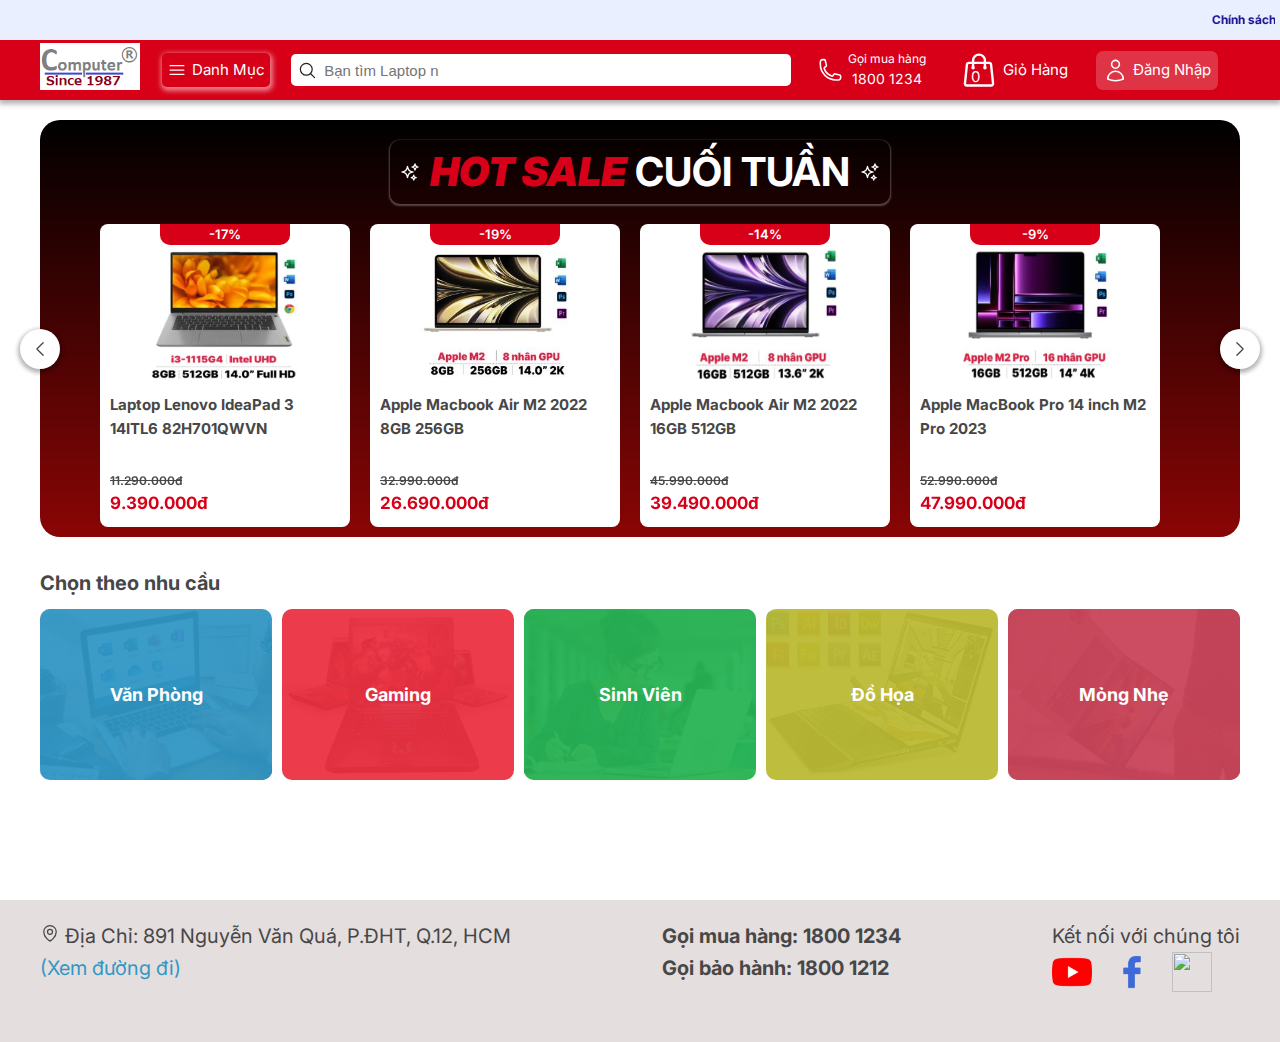
==== commit e950dd17: "Add files via upload" ====
--- a/index.html
+++ b/index.html
@@ -9,7 +9,7 @@
     <link href="https://fonts.googleapis.com/css2?family=Inter:wght@400;500;600;700&display=swap" rel="stylesheet">
     <!-- JS -->
     <script src="https://ajax.googleapis.com/ajax/libs/jquery/3.1.0/jquery.min.js"></script>
-    <script src="/dung-chung/placeholderTypewriter.js"></script>
+    <script src="./dung-chung/placeholderTypewriter.js"></script>
 
     <title>Trang Chu</title>
     <link rel="stylesheet" href="./trang-chu/index.css">
@@ -31,7 +31,7 @@
         <div class="block-menu">
             <section class="top-menu flex-row">
                 <div class="logo-box">
-                    <a href="/index.html"><img src="/images/logo.png" alt=""></a>
+                    <a href="/index.html"><img src="./images/logo.png" alt=""></a>
                 </div>
                 <div class="category flex-row">
                     <svg xmlns="http://www.w3.org/2000/svg" fill="none" viewBox="0 0 24 24" stroke-width="1.5" stroke="currentColor" class="w-6 h-6">
@@ -64,7 +64,7 @@
                         <span class="number-call">1800 1234</span>
                       </div>
                 </div>
-                <a href="/cart/cart.html">
+                <a href="./cart/cart.html">
                     <div class="cart flex-row">
                         <svg xmlns="http://www.w3.org/2000/svg" fill="none" viewBox="0 0 24 24" stroke-width="1.5" stroke="currentColor" class="w-6 h-6">
                             <path stroke-linecap="round" stroke-linejoin="round" d="M15.75 10.5V6a3.75 3.75 0 10-7.5 0v4.5m11.356-1.993l1.263 12c.07.665-.45 1.243-1.119 1.243H4.25a1.125 1.125 0 01-1.12-1.243l1.264-12A1.125 1.125 0 015.513 7.5h12.974c.576 0 1.059.435 1.119 1.007zM8.625 10.5a.375.375 0 11-.75 0 .375.375 0 01.75 0zm7.5 0a.375.375 0 11-.75 0 .375.375 0 01.75 0z" />
@@ -73,7 +73,7 @@
                         <span class="cart-number">0</span>
                     </div>
                 </a>
-                <a href="/login/login.html">
+                <a href="./login/login.html">
                     <div class="user flex-row">
                         <svg xmlns="http://www.w3.org/2000/svg" fill="none" viewBox="0 0 24 24" stroke-width="1.5" stroke="currentColor" class="w-6 h-6">
                             <path stroke-linecap="round" stroke-linejoin="round" d="M15.75 6a3.75 3.75 0 11-7.5 0 3.75 3.75 0 017.5 0zM4.501 20.118a7.5 7.5 0 0114.998 0A17.933 17.933 0 0112 21.75c-2.676 0-5.216-.584-7.499-1.632z" />
@@ -125,36 +125,36 @@
            <div class="required-title">Chọn theo nhu cầu</div>
            <ul class="list-img">
                 <li class="picture">
-                    <a href="/product-List/product_list.html?need=office">
-                        <img src="/images/chon theo nhu cau/office.JPG" alt="">
+                    <a href="./product-List/product_list.html?need=office">
+                        <img src="./images/chon theo nhu cau/office.JPG" alt="">
                         <div class="overlay office"></div>
                         <p>Văn Phòng</p>
                     </a>
                 </li>
                 <li class="picture">
-                    <a href="/product-List/product_list.html?need=gaming">
-                        <img src="/images/chon theo nhu cau/gaming.JPG" alt="">
+                    <a href="./product-List/product_list.html?need=gaming">
+                        <img src="./images/chon theo nhu cau/gaming.JPG" alt="">
                         <div class="overlay game"></div>
                         <p>Gaming</p>
                     </a>
                 </li>
                 <li class="picture">
-                    <a href="/product-List/product_list.html?need=student">
-                        <img src="/images/chon theo nhu cau/sinh-vien.JPG" alt="">
+                    <a href="./product-List/product_list.html?need=student">
+                        <img src="./images/chon theo nhu cau/sinh-vien.JPG" alt="">
                         <div class="overlay student"></div>
                         <p>Sinh Viên</p>
                     </a>
                 </li>
                 <li class="picture">
-                    <a href="/product-List/product_list.html?need=graphic">
-                        <img src="/images/chon theo nhu cau/do-hoa.jpg" alt="">
+                    <a href="./product-List/product_list.html?need=graphic">
+                        <img src="./images/chon theo nhu cau/do-hoa.jpg" alt="">
                         <div class="overlay graphic"></div>
                         <p>Đồ Họa</p>
                     </a>
                 </li>
                 <li class="picture">
-                    <a href="/product-List/product_list.html?need=thin">
-                        <img src="/images/chon theo nhu cau/mong.JPG" alt="">
+                    <a href="./product-List/product_list.html?need=thin">
+                        <img src="./images/chon theo nhu cau/mong.JPG" alt="">
                         <div class="overlay thin"></div>
                         <p>Mỏng Nhẹ</p>
                     </a>
@@ -172,7 +172,7 @@
                 </svg>
             </div>
             <div class="logo-box">
-                <a href="./index.html"><img src="/images/logo.png" alt=""></a>
+                <a href="./index.html"><img src="./images/logo.png" alt=""></a>
             </div>
             <ul class="menu flex-col">
                 <li>
@@ -188,10 +188,10 @@
                         </div>
                     </div>
                     <ul class="sub-menu">
-                        <li><a href="/product-List/product_list.html?brand=macbook">MacBook</a><hr noshade></li>
-                        <li><a href="/product-List/product_list.html?brand=dell">Dell</a><hr noshade></li>
-                        <li><a href="/product-List/product_list.html?brand=acer">Aser</a><hr noshade></li>
-                        <li><a href="/product-List/product_list.html?brand=lenovo">Lenovo</a><hr noshade></li>
+                        <li><a href="./product-List/product_list.html?brand=macbook">MacBook</a><hr noshade></li>
+                        <li><a href="./product-List/product_list.html?brand=dell">Dell</a><hr noshade></li>
+                        <li><a href="./product-List/product_list.html?brand=acer">Aser</a><hr noshade></li>
+                        <li><a href="./product-List/product_list.html?brand=lenovo">Lenovo</a><hr noshade></li>
                     </ul>
                 </li>
                 <li>
@@ -207,11 +207,11 @@
                         </div>
                     </div>
                     <ul class="sub-menu">
-                        <li><a href="/product-List/product_list.html?need=office">Văn Phòng</a><hr noshade></li>
-                        <li><a href="/product-List/product_list.html?need=gaming">Gaming</a><hr noshade></li>
-                        <li><a href="/product-List/product_list.html?need=student">Sinh Viên</a><hr noshade></li>
-                        <li><a href="/product-List/product_list.html?need=graphic">Đồ họa</a><hr noshade></li>
-                        <li><a href="/product-List/product_list.html?need=thin">Mỏng Nhẹ</a><hr noshade></li>
+                        <li><a href="./product-List/product_list.html?need=office">Văn Phòng</a><hr noshade></li>
+                        <li><a href="./product-List/product_list.html?need=gaming">Gaming</a><hr noshade></li>
+                        <li><a href="./product-List/product_list.html?need=student">Sinh Viên</a><hr noshade></li>
+                        <li><a href="./product-List/product_list.html?need=graphic">Đồ họa</a><hr noshade></li>
+                        <li><a href="./product-List/product_list.html?need=thin">Mỏng Nhẹ</a><hr noshade></li>
                     </ul>
                 </li>
             </ul>
@@ -253,7 +253,7 @@
                 </button>
             </div>
             <div class="user-popup">
-                <a href="/login/login.html">
+                <a href="./login/login.html">
                     <button class="user-btn">
                         <svg xmlns="http://www.w3.org/2000/svg" fill="none" viewBox="0 0 24 24" stroke-width="1.5" stroke="currentColor" class="w-6 h-6">
                             <path stroke-linecap="round" stroke-linejoin="round" d="M15.75 6a3.75 3.75 0 11-7.5 0 3.75 3.75 0 017.5 0zM4.501 20.118a7.5 7.5 0 0114.998 0A17.933 17.933 0 0112 21.75c-2.676 0-5.216-.584-7.499-1.632z" />
@@ -284,13 +284,13 @@
                 <p class="connect-text">Kết nối với chúng tôi</p>
                 <ul class="conect-logo flex-row">
                     <li class="logo">
-                        <a href="#"><img src="/images/connect-logo/youtube.png" alt=""></a>
+                        <a href="#"><img src="./images/connect-logo/youtube.png" alt=""></a>
                     </li>
                     <li class="logo">
-                        <a href="#"><img src="/images/connect-logo/facebook.png" alt=""></a>
+                        <a href="#"><img src="./images/connect-logo/facebook.png" alt=""></a>
                     </li>
                     <li class="logo">
-                        <a href="#"><img src="/images/connect-logo/zalo.PNG" alt=""></a>
+                        <a href="#"><img src="./images/connect-logo/zalo.PNG" alt=""></a>
                     </li>
                 </ul>
             </div>
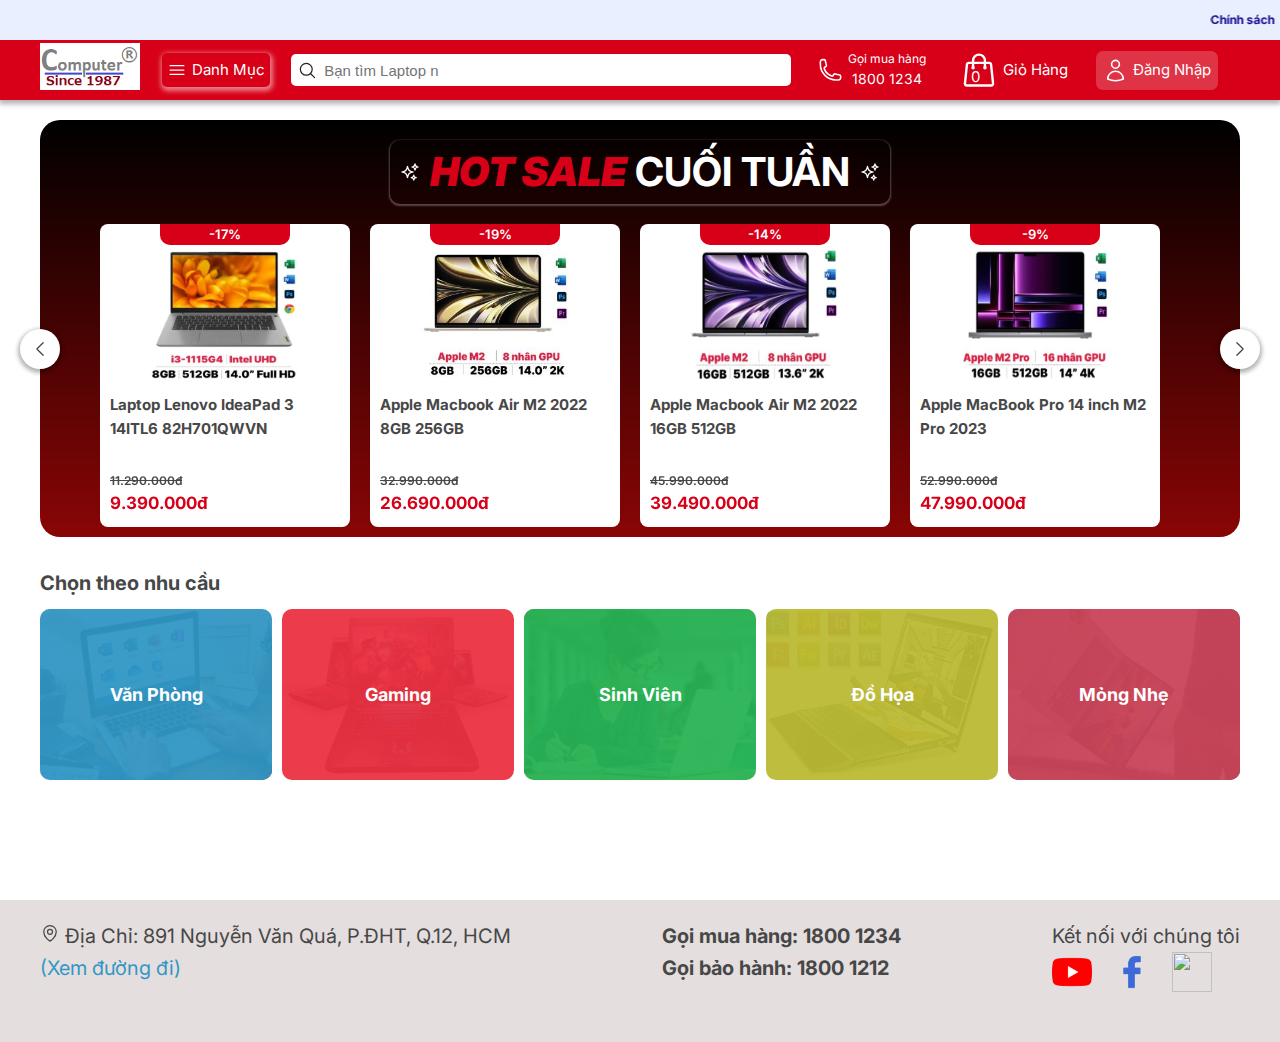
==== commit 4a8f1bd2: "Update index.html" ====
--- a/index.html
+++ b/index.html
@@ -31,7 +31,7 @@
         <div class="block-menu">
             <section class="top-menu flex-row">
                 <div class="logo-box">
-                    <a href="/index.html"><img src="./images/logo.png" alt=""></a>
+                    <a href="/index.html"><img src="/images/logo.png" alt=""></a>
                 </div>
                 <div class="category flex-row">
                     <svg xmlns="http://www.w3.org/2000/svg" fill="none" viewBox="0 0 24 24" stroke-width="1.5" stroke="currentColor" class="w-6 h-6">
@@ -301,4 +301,4 @@
     <script type="module" src="./dung-chung/script.js"></script>
     <script src="./dung-chung/placeholderText.js"></script>
 </body>
-</html>+</html>
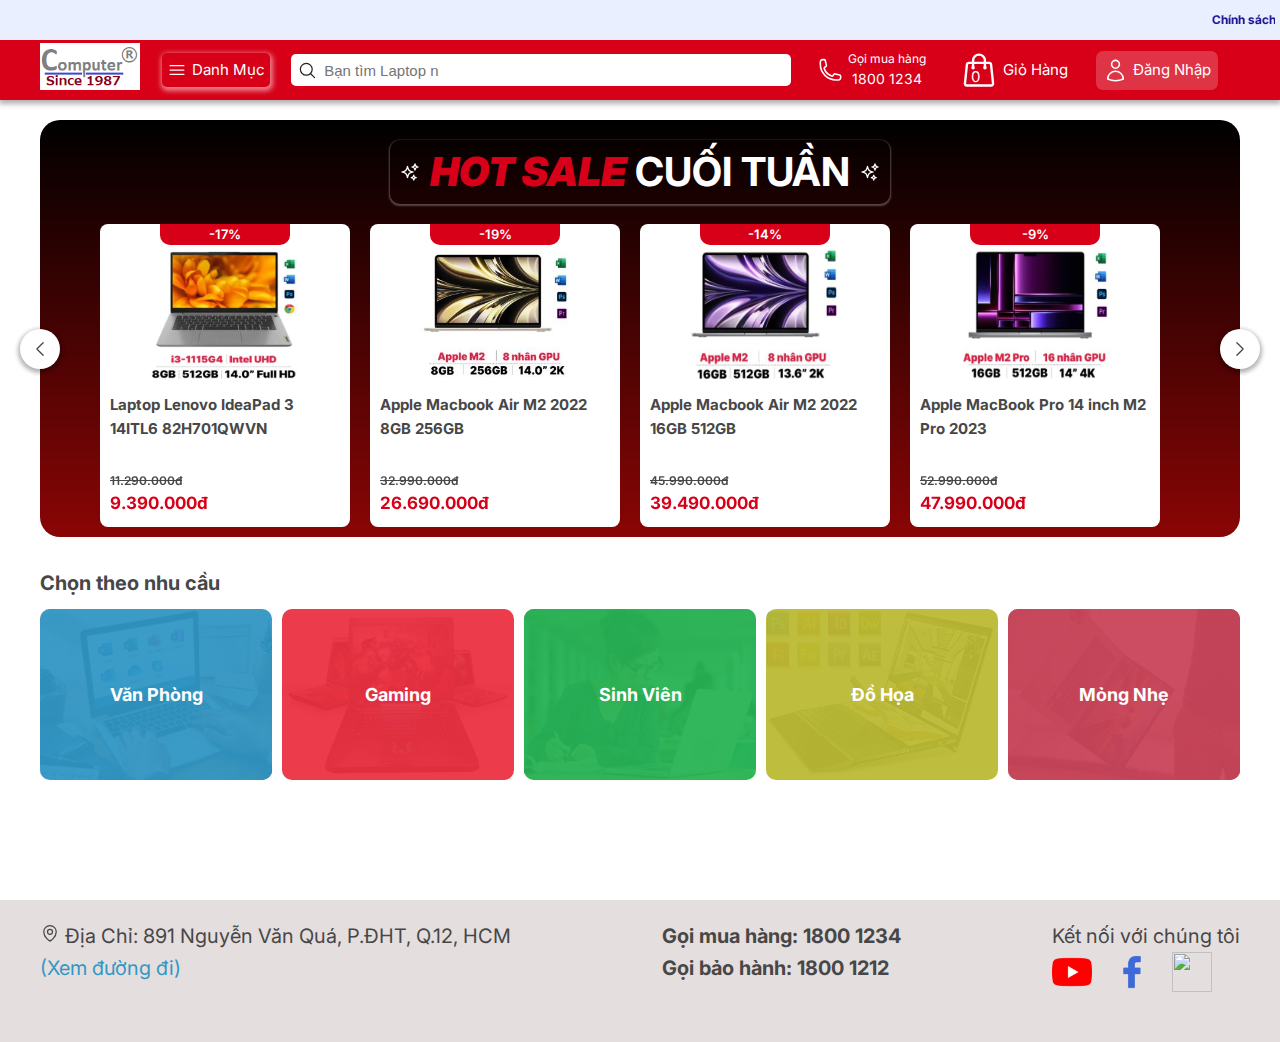
==== commit dc69a063: "Add files via upload" ====
--- a/index.html
+++ b/index.html
@@ -31,7 +31,7 @@
         <div class="block-menu">
             <section class="top-menu flex-row">
                 <div class="logo-box">
-                    <a href="/index.html"><img src="/images/logo.png" alt=""></a>
+                    <a href="/index.html"><img src="./images/logo.png" alt=""></a>
                 </div>
                 <div class="category flex-row">
                     <svg xmlns="http://www.w3.org/2000/svg" fill="none" viewBox="0 0 24 24" stroke-width="1.5" stroke="currentColor" class="w-6 h-6">
@@ -73,7 +73,7 @@
                         <span class="cart-number">0</span>
                     </div>
                 </a>
-                <a href="./login/login.html">
+                <a href="/login/login.html">
                     <div class="user flex-row">
                         <svg xmlns="http://www.w3.org/2000/svg" fill="none" viewBox="0 0 24 24" stroke-width="1.5" stroke="currentColor" class="w-6 h-6">
                             <path stroke-linecap="round" stroke-linejoin="round" d="M15.75 6a3.75 3.75 0 11-7.5 0 3.75 3.75 0 017.5 0zM4.501 20.118a7.5 7.5 0 0114.998 0A17.933 17.933 0 0112 21.75c-2.676 0-5.216-.584-7.499-1.632z" />
@@ -301,4 +301,4 @@
     <script type="module" src="./dung-chung/script.js"></script>
     <script src="./dung-chung/placeholderText.js"></script>
 </body>
-</html>
+</html>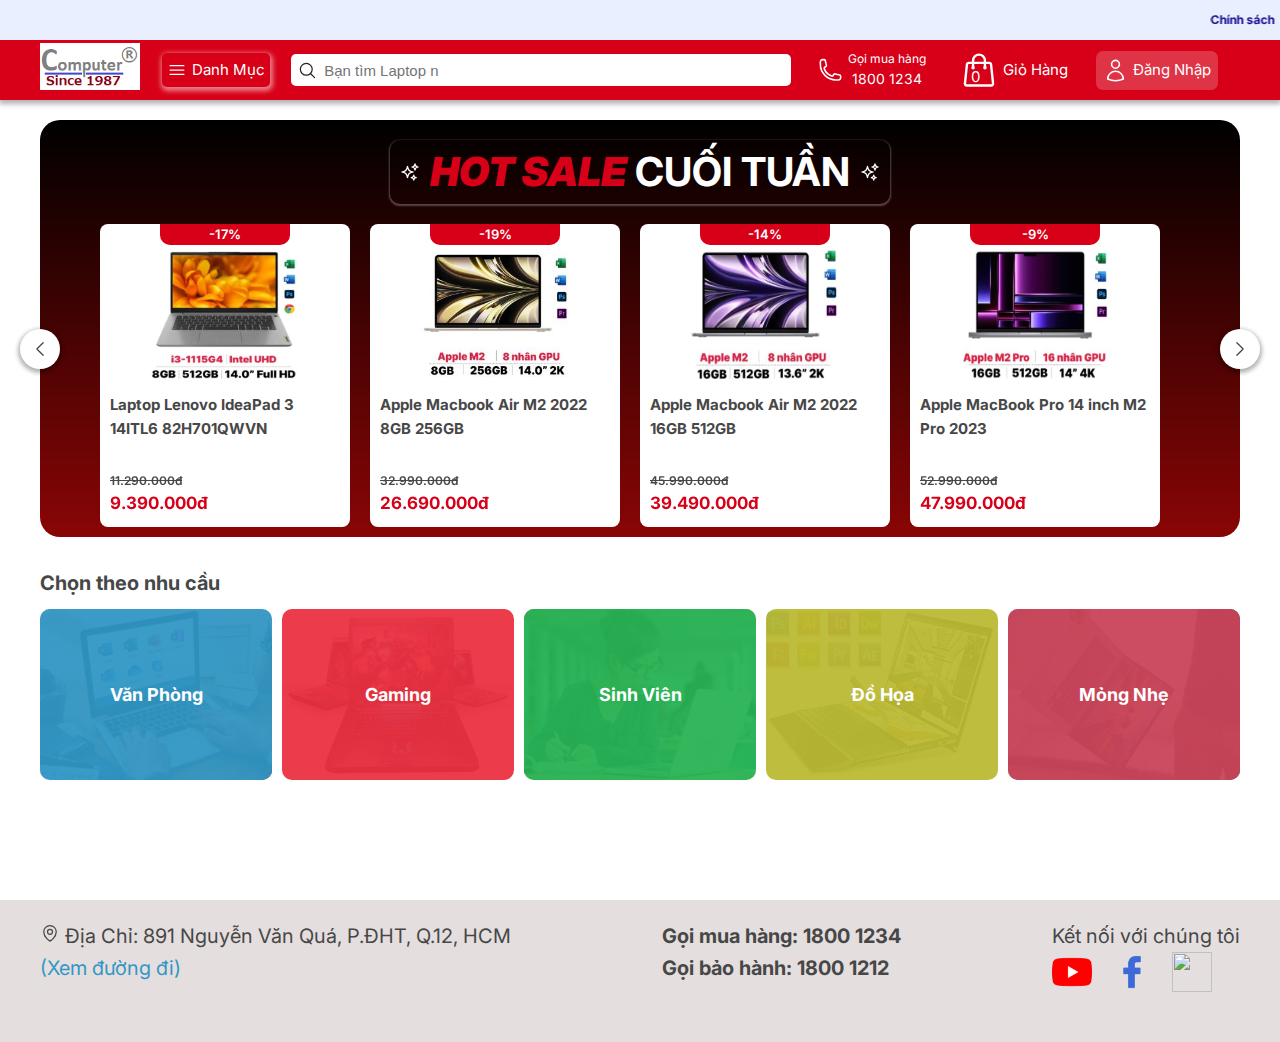
==== commit 81ea75c6: "Add files via upload" ====
--- a/index.html
+++ b/index.html
@@ -73,7 +73,7 @@
                         <span class="cart-number">0</span>
                     </div>
                 </a>
-                <a href="/login/login.html">
+                <a href="./login/login.html">
                     <div class="user flex-row">
                         <svg xmlns="http://www.w3.org/2000/svg" fill="none" viewBox="0 0 24 24" stroke-width="1.5" stroke="currentColor" class="w-6 h-6">
                             <path stroke-linecap="round" stroke-linejoin="round" d="M15.75 6a3.75 3.75 0 11-7.5 0 3.75 3.75 0 017.5 0zM4.501 20.118a7.5 7.5 0 0114.998 0A17.933 17.933 0 0112 21.75c-2.676 0-5.216-.584-7.499-1.632z" />
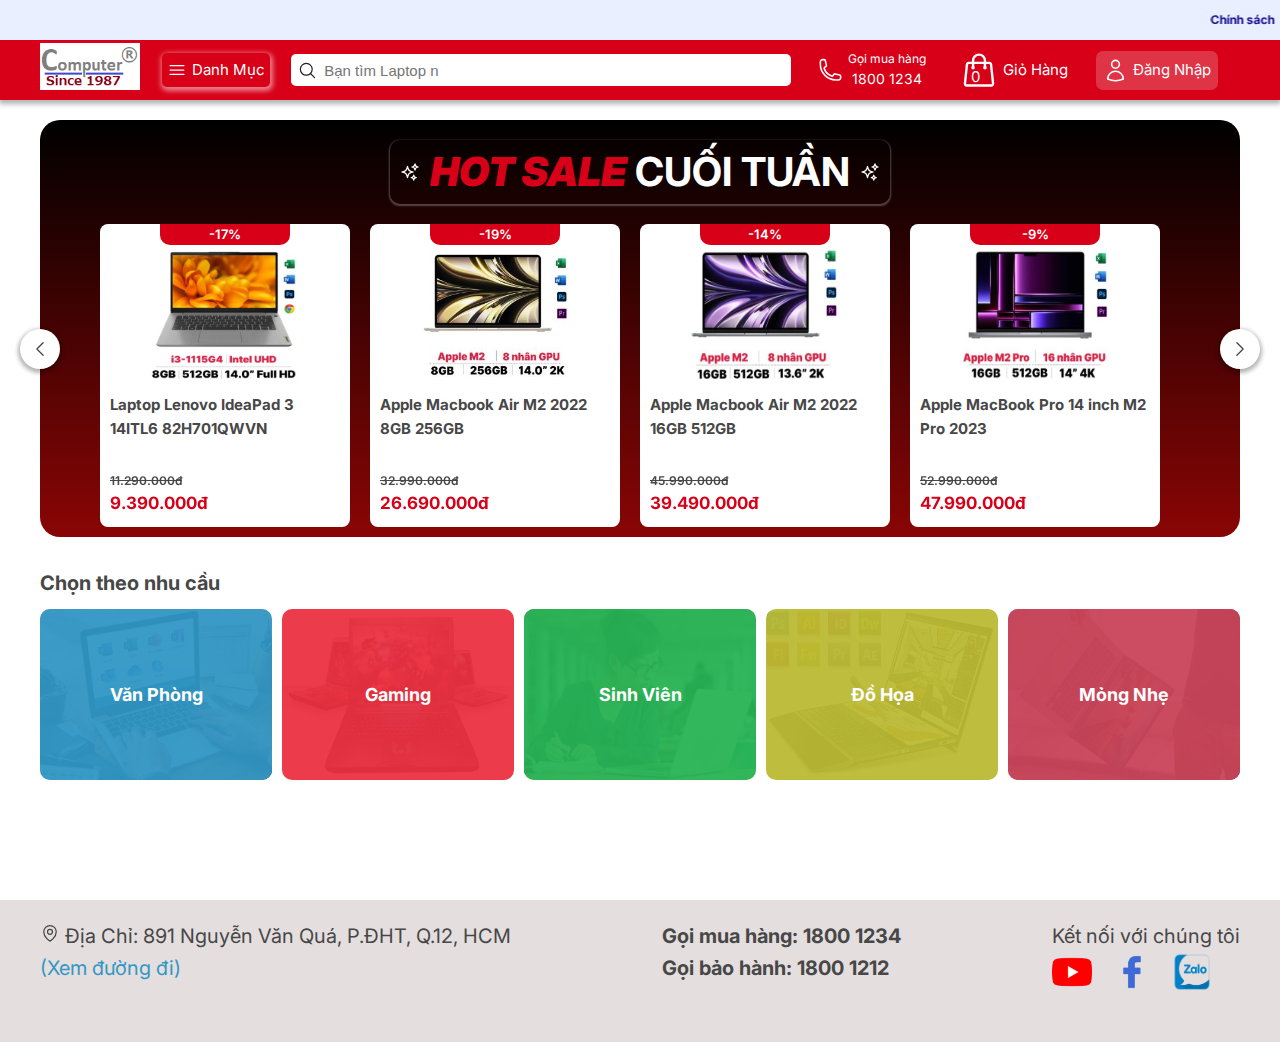
==== commit 0897e627: "Add files via upload" ====
--- a/index.html
+++ b/index.html
@@ -290,7 +290,7 @@
                         <a href="#"><img src="./images/connect-logo/facebook.png" alt=""></a>
                     </li>
                     <li class="logo">
-                        <a href="#"><img src="./images/connect-logo/zalo.PNG" alt=""></a>
+                        <a href="#"><img src="./images/connect-logo/zalo.png" alt=""></a>
                     </li>
                 </ul>
             </div>
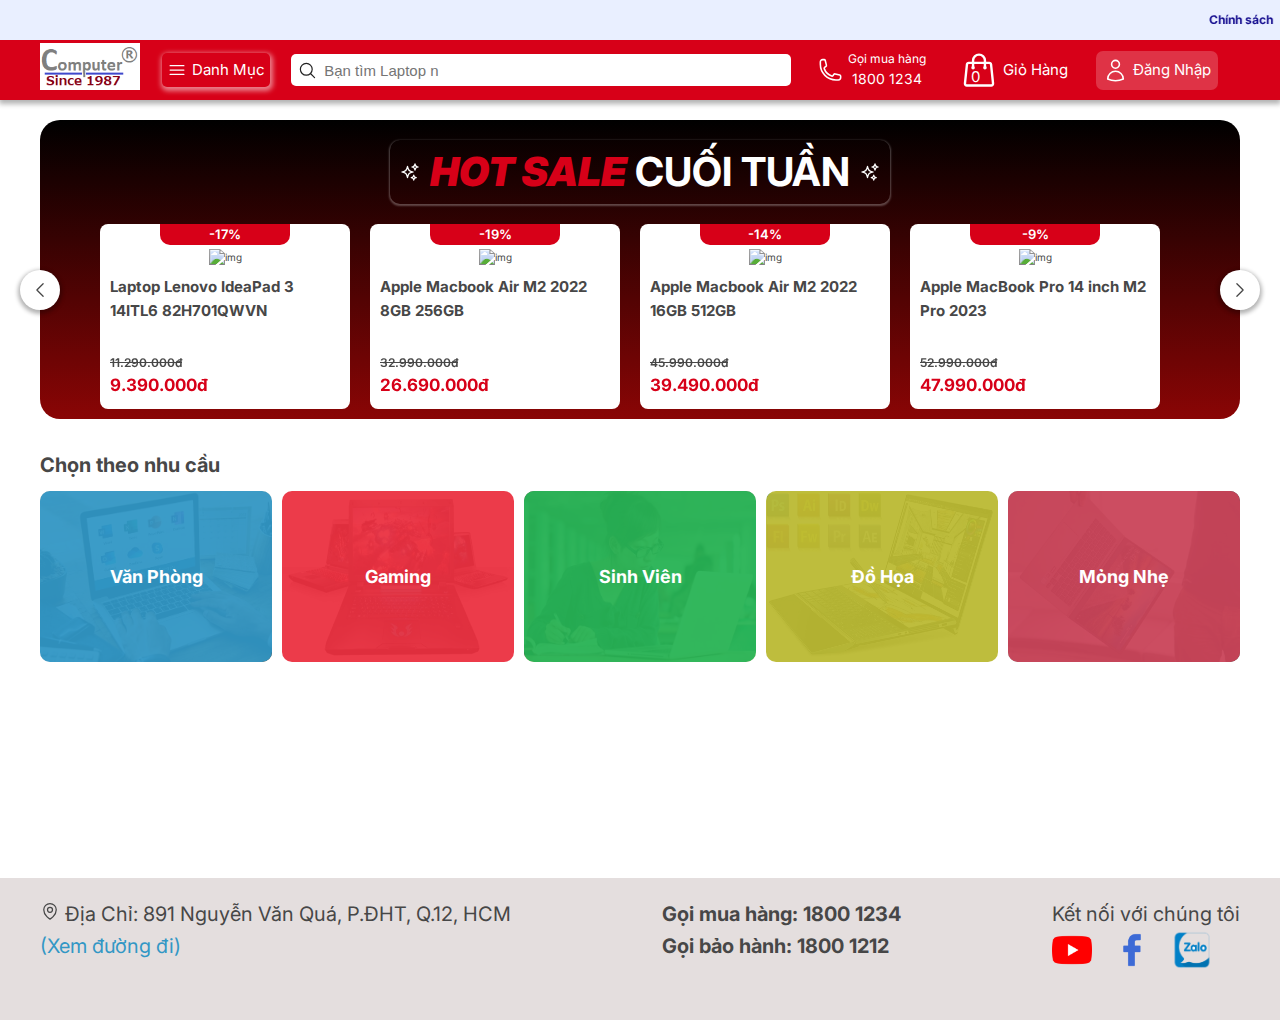
==== commit 99fa8d7b: "Add files via upload" ====
--- a/index.html
+++ b/index.html
@@ -31,7 +31,7 @@
         <div class="block-menu">
             <section class="top-menu flex-row">
                 <div class="logo-box">
-                    <a href="/index.html"><img src="./images/logo.png" alt=""></a>
+                    <a href="./index.html"><img src="./images/logo.png" alt=""></a>
                 </div>
                 <div class="category flex-row">
                     <svg xmlns="http://www.w3.org/2000/svg" fill="none" viewBox="0 0 24 24" stroke-width="1.5" stroke="currentColor" class="w-6 h-6">
